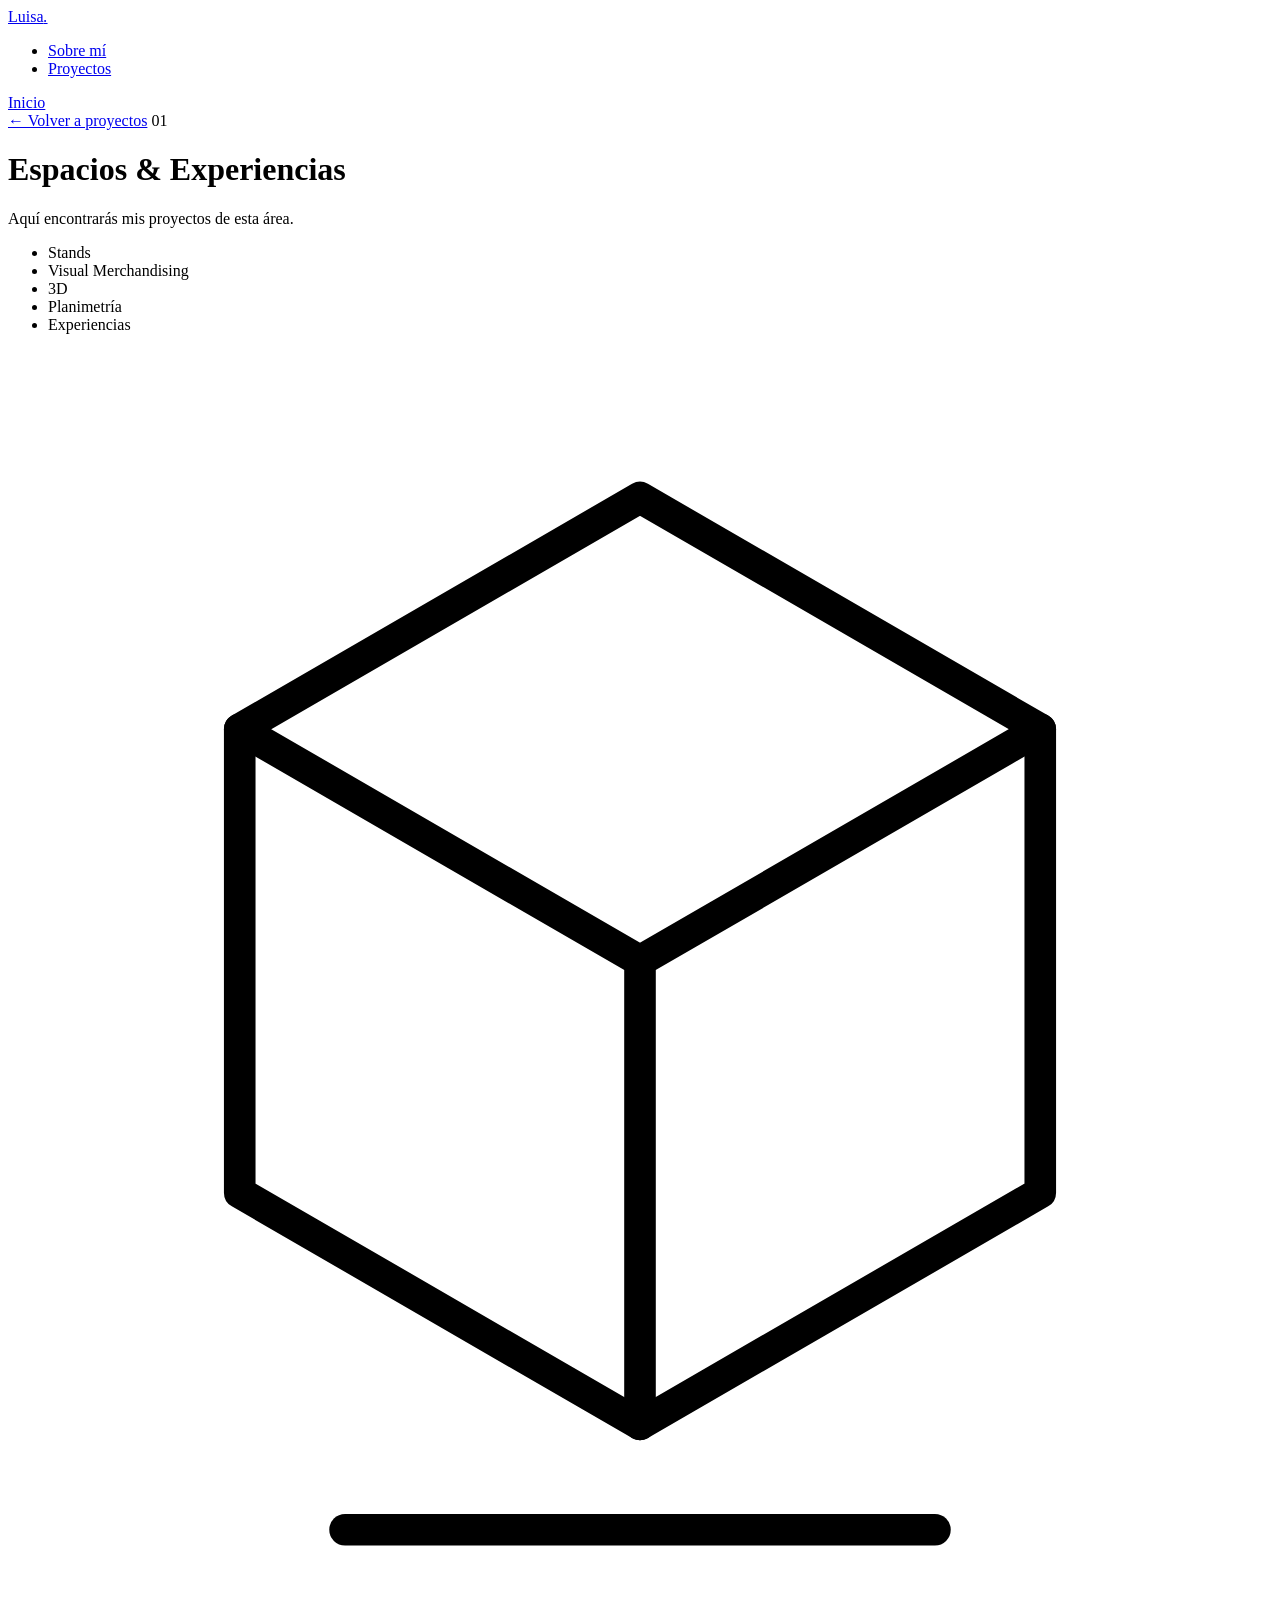
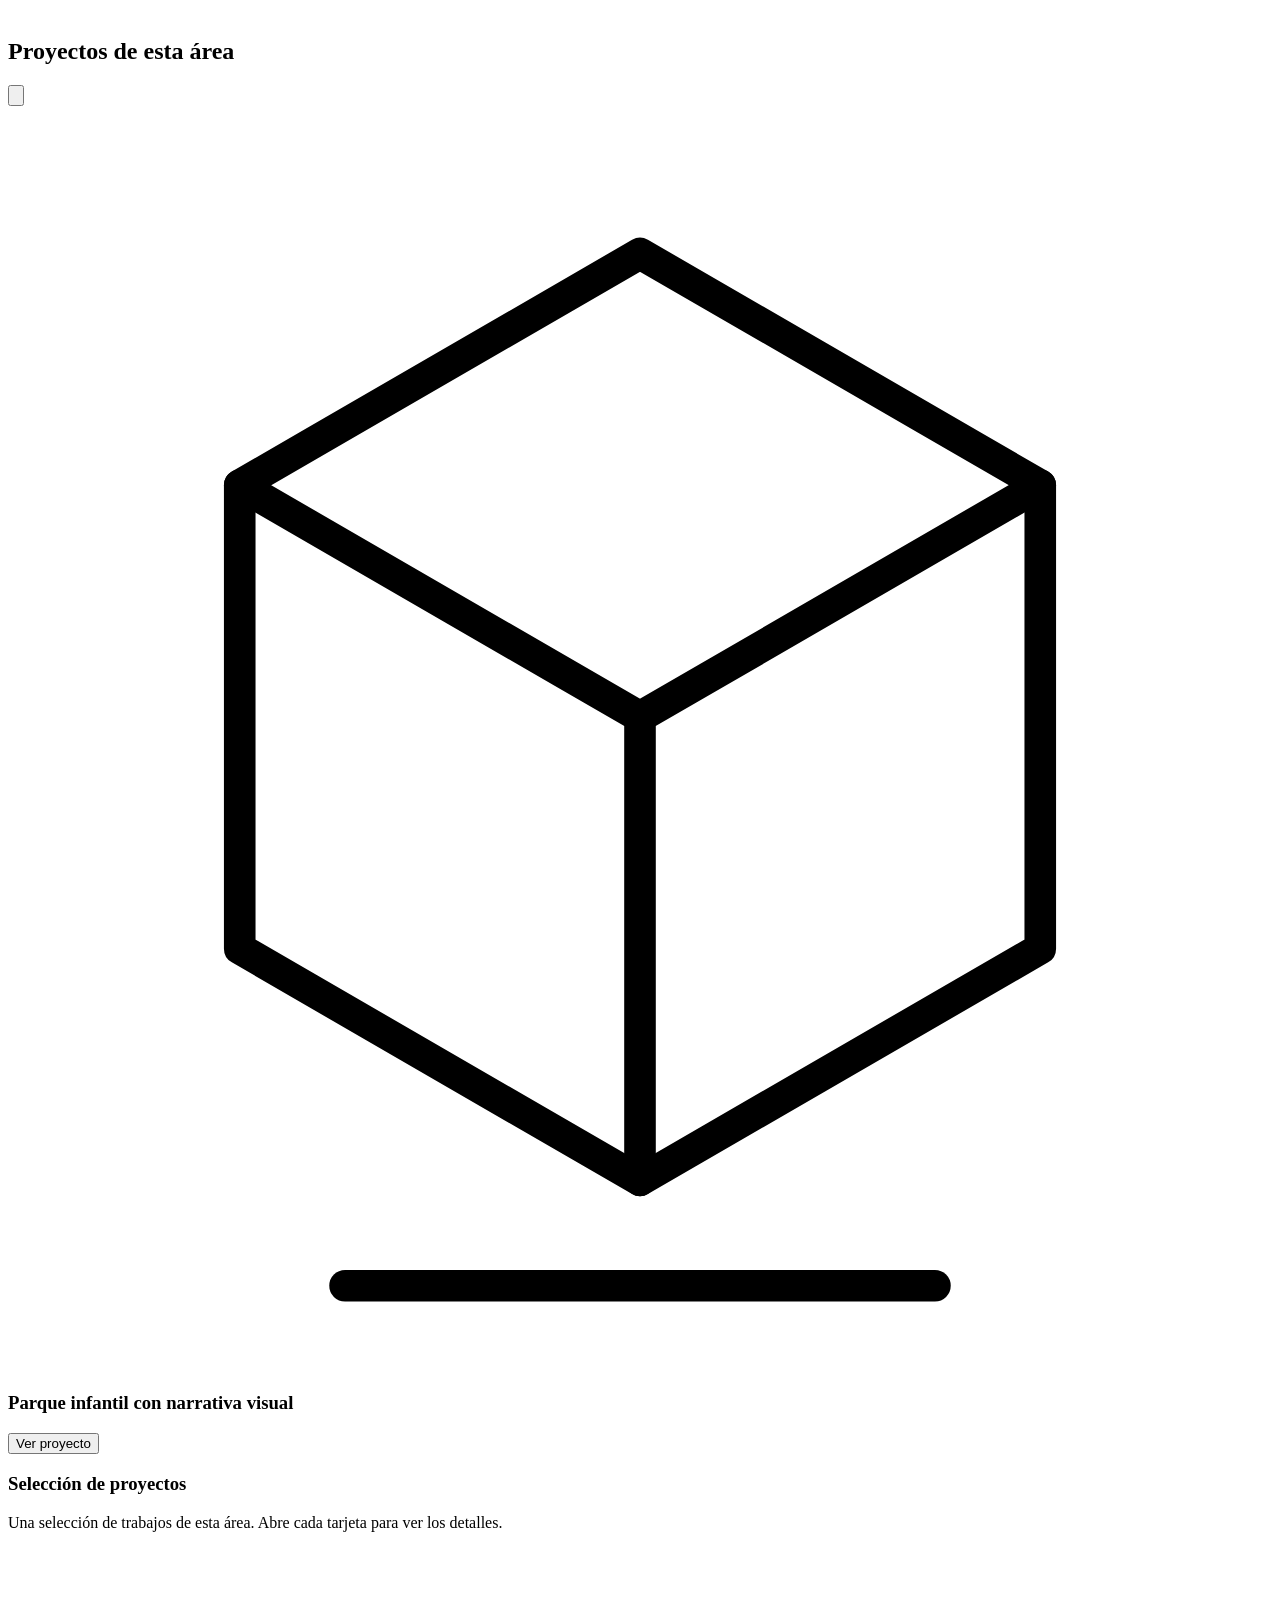
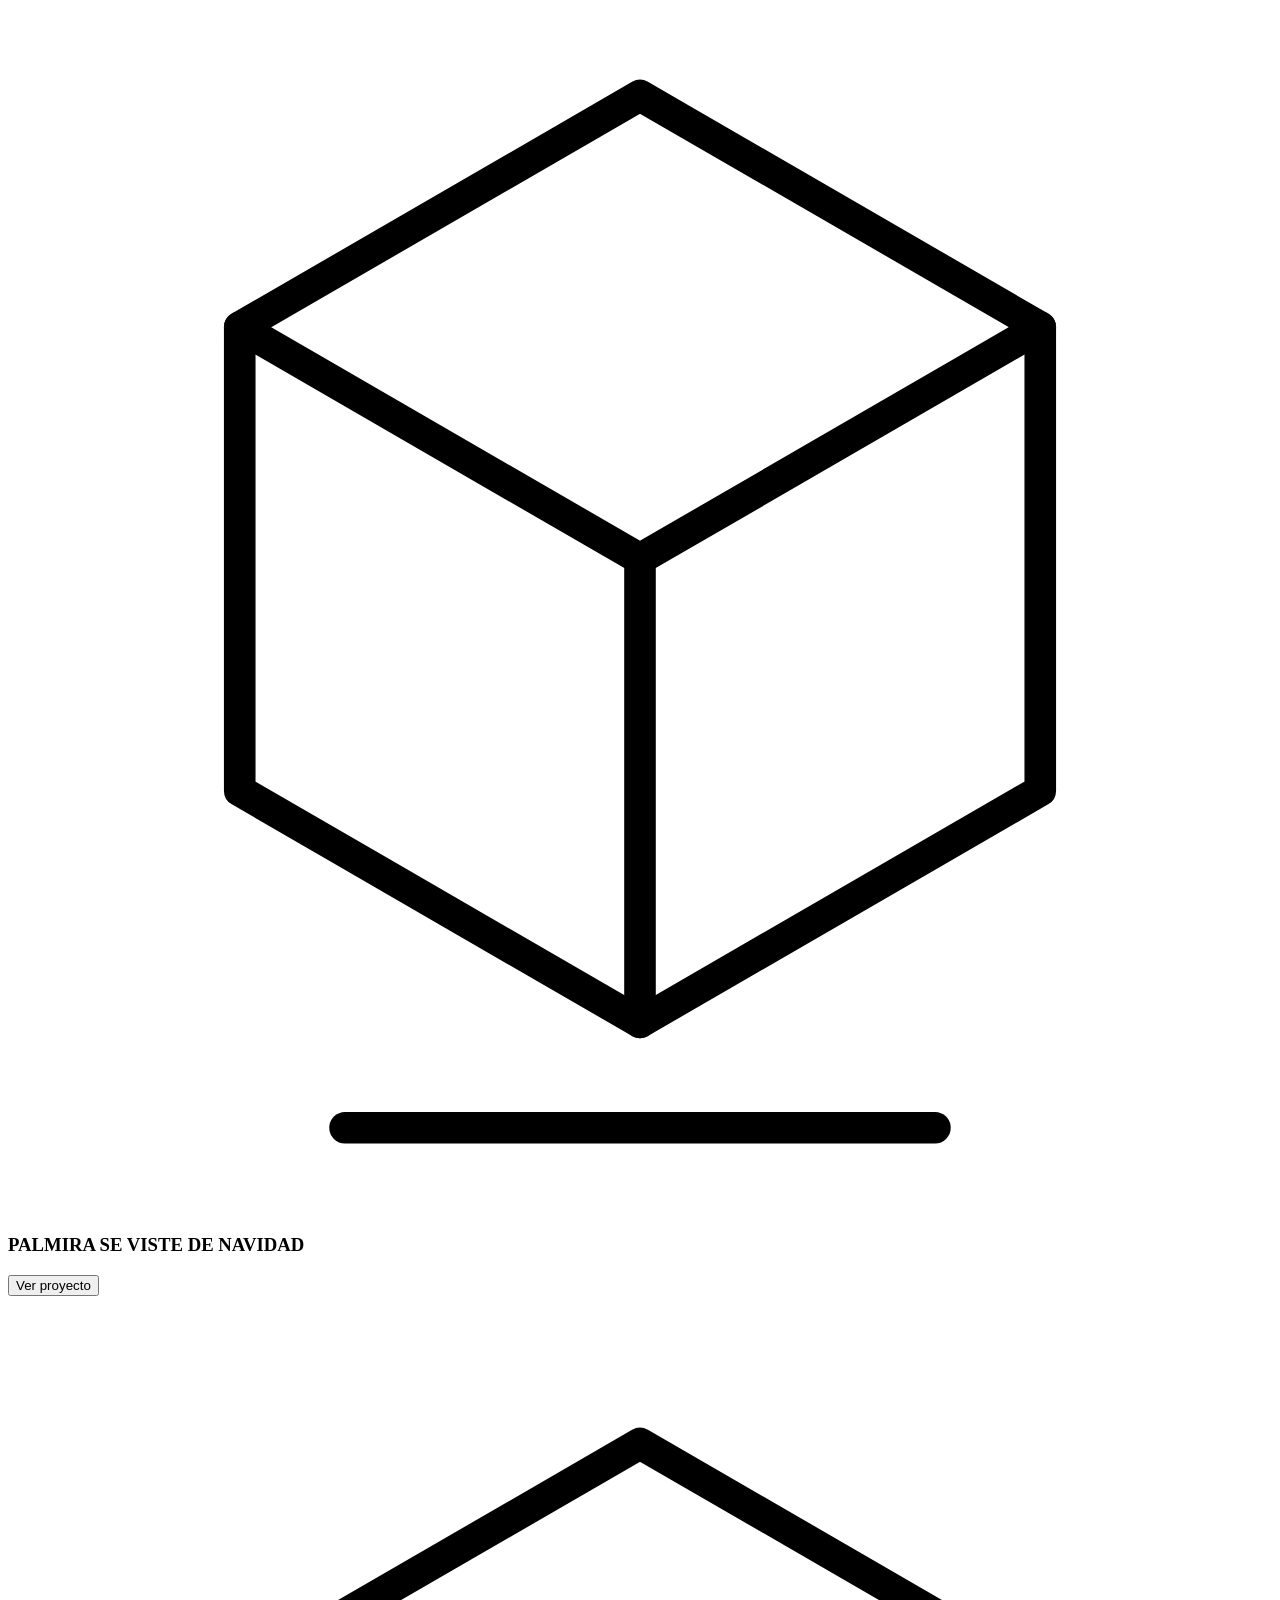
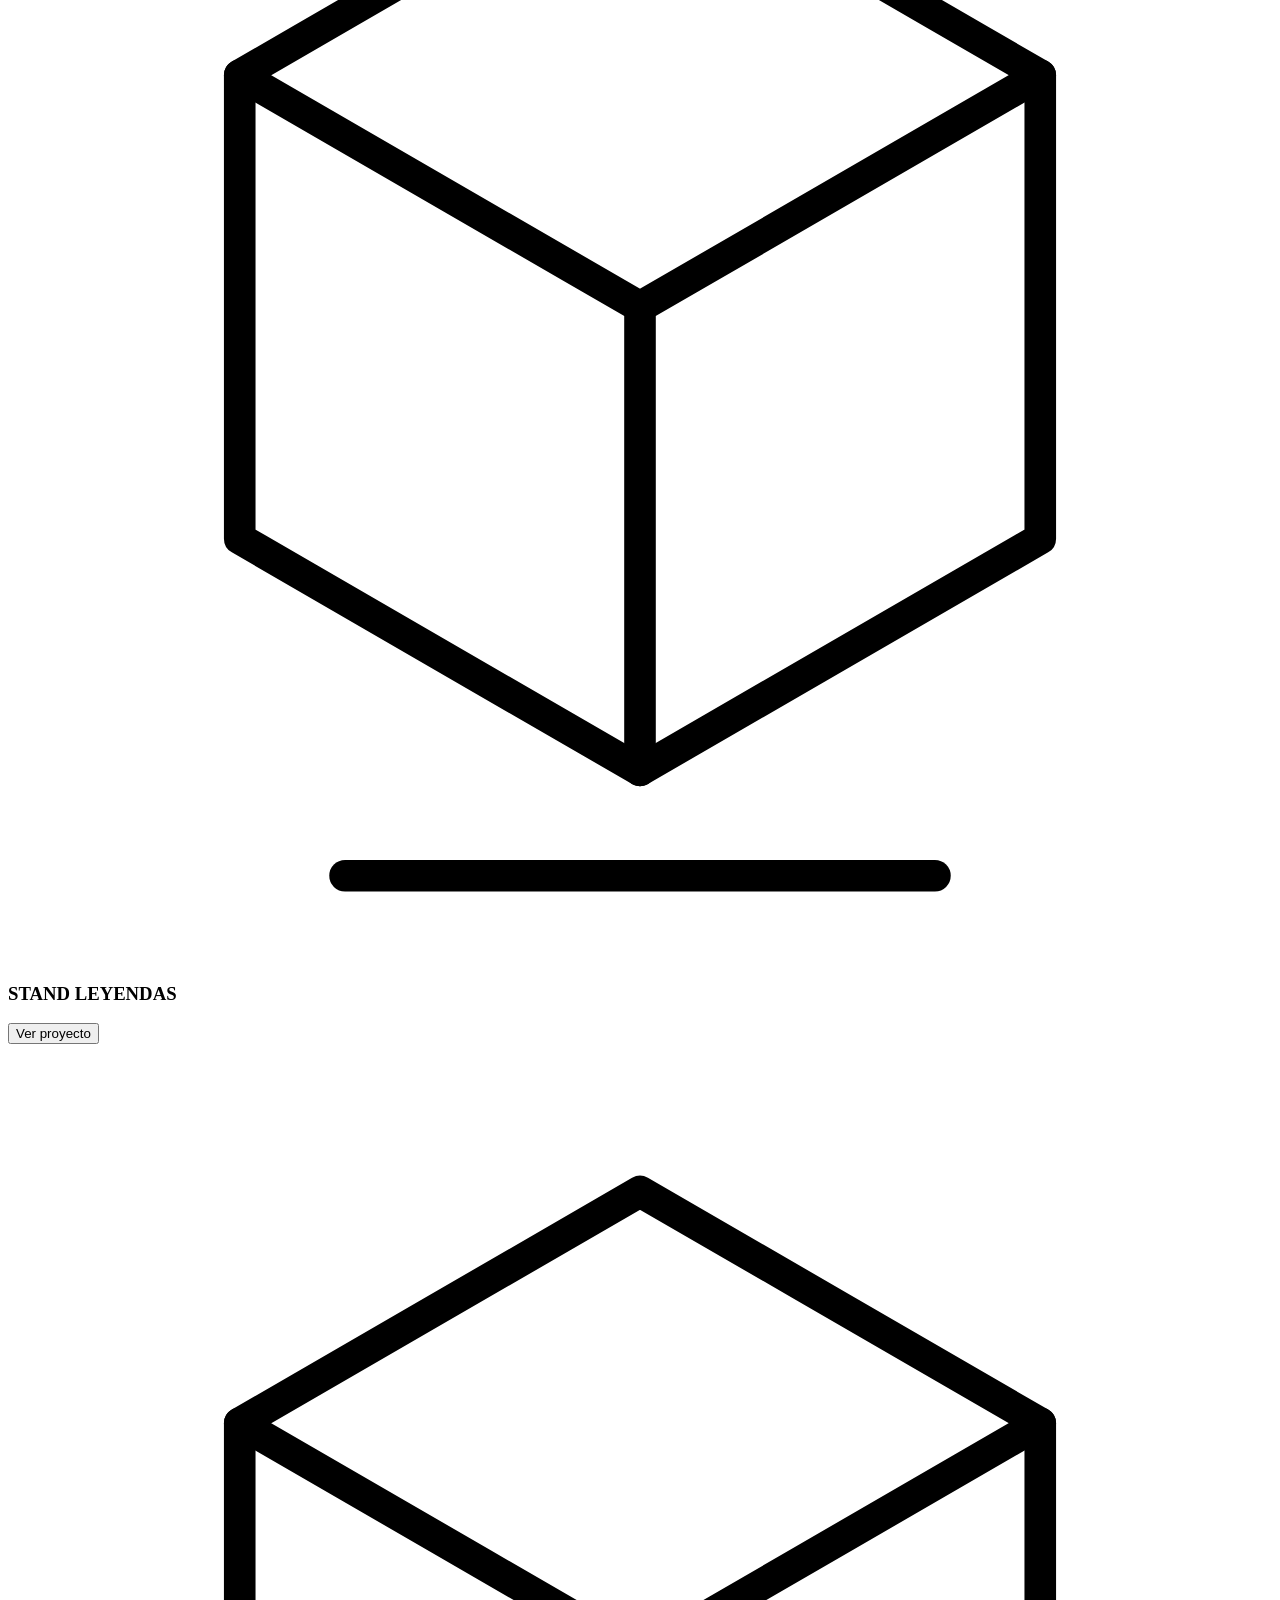
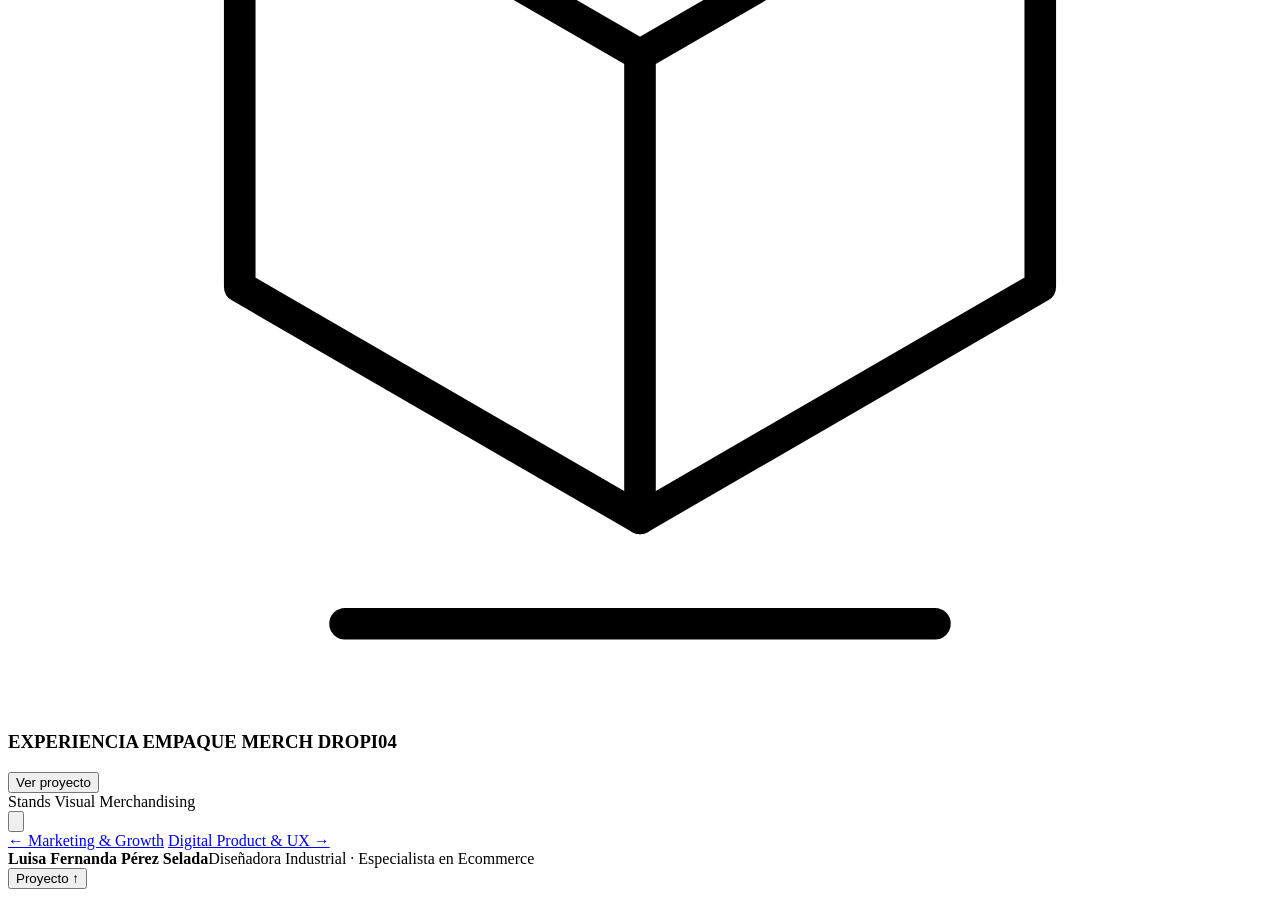
==== proyectos/espacios-experiencias.html @ a2dc6638 "Add files via upload" ====
<!DOCTYPE html>
<html lang="es">
<head>
<meta charset="utf-8">
<meta name="viewport" content="width=device-width, initial-scale=1, viewport-fit=cover">
<title>Espacios & Experiencias — Luisa Fernanda Pérez Selada</title>
<link rel="preconnect" href="https://fonts.googleapis.com">
<link rel="preconnect" href="https://fonts.gstatic.com" crossorigin>
<link href="https://fonts.googleapis.com/css2?family=Montserrat:wght@400;500;600;700&display=swap" rel="stylesheet">
<link rel="stylesheet" href="../css/styles.css">
</head>
<body class="t-mint">

<header class="sub-hero">
  <nav>
    <a class="logo" href="../index.html">Luisa<i>.</i></a>
    <ul><li><a href="../index.html#sobre-mi">Sobre mí</a></li><li><a href="../index.html#proyectos">Proyectos</a></li></ul>
    <a class="pill ghost small" href="../index.html">Inicio</a>
  </nav>
  <div class="sub-grid">
    <div>
      <a class="back" href="../index.html#proyectos">← Volver a proyectos</a>
      <span class="num">01</span>
      <h1>Espacios &amp; Experiencias</h1>
      <!-- EDITA: descripción de esta área -->
      <p>Aquí encontrarás mis proyectos de esta área.</p>
      <ul class="chips"><li>Stands</li><li>Visual Merchandising</li><li>3D</li><li>Planimetría</li><li>Experiencias</li></ul>
    </div>
    <div class="icon-card"><svg class="ico ico-space" viewBox="0 0 120 120" fill="none" stroke="currentColor" stroke-width="3" stroke-linejoin="round" stroke-linecap="round" aria-hidden="true"><g class="cube"><path d="M60 14l38 22v44L60 102 22 80V36z"/><path d="M22 36l38 22 38-22M60 58v44"/></g><path class="floor" d="M32 112h56"/></svg></div>
  </div>
</header>

<main>
  <section>
    <h2 class="in">Proyectos de esta área</h2>
    <!-- EDITA: duplica un bloque <article class="pcard"> por cada proyecto (sube --i en el style: 0, 2, 3, 4...) -->
    <div class="carousel in">
      <button class="glass car-btn prev" type="button" aria-label="Ver proyectos anteriores" data-car="-1"><svg viewBox="0 0 24 24" aria-hidden="true"><path d="M15 5l-7 7 7 7"/></svg></button>
      <div class="cascade">
        <article class="pcard" style="--i:0;--r:-4deg">
          <!-- IMAGEN: pon data-img="../assets/proyectos/tu-imagen.jpg" para mostrar tu imagen -->
          <div class="pimg" data-img="/assets/STANDS/ParqueBosqueMunicipal.JPEG"><svg class="ico ico-space" viewBox="0 0 120 120" fill="none" stroke="currentColor" stroke-width="3" stroke-linejoin="round" stroke-linecap="round" aria-hidden="true"><g class="cube"><path d="M60 14l38 22v44L60 102 22 80V36z"/><path d="M22 36l38 22 38-22M60 58v44"/></g><path class="floor" d="M32 112h56"/></svg></div>
          <div class="pcap">
            <h3>Parque infantil con narrativa visual </h3>
            <button class="pill glass small" type="button" data-open>Ver proyecto</button>
          </div>
          <!-- EDITA: contenido de la ventana emergente de este proyecto -->
          <template>
            <h4>Descripción corta</h4>
            <p>Alcaldía de Palmira · 2020 Concepto creativo, renders y diseño espacial para primera infancia, integrando elementos representativos de Palmira.</p>
            <h4>Herramientas que utilicé</h4>
            <ul class="tools">
              <li tabindex="0" data-tip="Explica aquí para qué usaste esta herramienta.">Autodesk inventor</li>
              <li tabindex="0" data-tip="Explica aquí para qué usaste esta herramienta.">KeyshoT</li>
              <li tabindex="0" data-tip="Explica aquí para qué usaste esta herramienta.">VRAY </li>
              <li tabindex="0" data-tip="Explica aquí para qué usaste esta herramienta.">Rhinoceros</li>
            </ul>
          </template>
        </article>
        <aside class="pintro" style="--i:1;--r:1.5deg">
          <span class="dot"></span>
          <h3>Selección de proyectos</h3>
          <!-- EDITA: texto de introducción -->
          <p>Una selección de trabajos de esta área. Abre cada tarjeta para ver los detalles.</p>
        </aside>
        <article class="pcard" style="--i:2;--r:2deg">
          <!-- IMAGEN: pon data-img="../assets/proyectos/tu-imagen.jpg" para mostrar tu imagen -->
          <div class="pimg" data-img="/assets/STANDS/PALMIRANAV.JPEG"><svg class="ico ico-space" viewBox="0 0 120 120" fill="none" stroke="currentColor" stroke-width="3" stroke-linejoin="round" stroke-linecap="round" aria-hidden="true"><g class="cube"><path d="M60 14l38 22v44L60 102 22 80V36z"/><path d="M22 36l38 22 38-22M60 58v44"/></g><path class="floor" d="M32 112h56"/></svg></div>
          <div class="pcap">
            <h3>PALMIRA SE VISTE DE NAVIDAD</h3>
            <button class="pill glass small" type="button" data-open>Ver proyecto</button>
          </div>
          <!-- EDITA: contenido de la ventana emergente de este proyecto -->
          <template>
            <h4>Descripción corta</h4>
            <p>Alcaldía de Palmira · 2023
Concepto creativo, planos, modelado 3D, renders y desarrollo de producción y montaje de la ambientación navideña municipal.</p>
            <h4>Herramientas que utilicé</h4>
            <ul class="tools">
              <li tabindex="0" data-tip="Explica aquí para qué usaste esta herramienta.">Rhinoceros</li>
              <li tabindex="0" data-tip="Explica aquí para qué usaste esta herramienta.">Excel Organizacional Montaje</li>
              <li tabindex="0" data-tip="Explica aquí para qué usaste esta herramienta.">Adobe ILustrator</li>
            </ul>
          </template>
        </article>
        <article class="pcard" style="--i:3;--r:-2deg">
          <!-- IMAGEN: pon data-img="../assets/proyectos/tu-imagen.jpg" para mostrar tu imagen -->
          <div class="pimg" data-img="/assets/STANDS/BASELEY.JPEG"><svg class="ico ico-space" viewBox="0 0 120 120" fill="none" stroke="currentColor" stroke-width="3" stroke-linejoin="round" stroke-linecap="round" aria-hidden="true"><g class="cube"><path d="M60 14l38 22v44L60 102 22 80V36z"/><path d="M22 36l38 22 38-22M60 58v44"/></g><path class="floor" d="M32 112h56"/></svg></div>
          <div class="pcap">
            <h3>STAND LEYENDAS</h3>
            <button class="pill glass small" type="button" data-open>Ver proyecto</button>
          </div>
          <!-- EDITA: contenido de la ventana emergente de este proyecto -->
          <template>
            <h4>Descripción corta</h4>
            <p>Diseño de concepto y artes gráficos para stand temático inspirado en leyendas, llevando la identidad visual al espacio físico.</p>
            <h4>Herramientas que utilicé</h4>
            <ul class="tools">
              <li tabindex="0" data-tip="Explica aquí para qué usaste esta herramienta.">Photoshop</li>
             
            </ul>
          </template>
        </article>
        <article class="pcard" style="--i:4;--r:3deg">
          <!-- IMAGEN: pon data-img="../assets/proyectos/tu-imagen.jpg" para mostrar tu imagen -->
          <div class="pimg" data-img="/assets/STANDS/EMPAQUEDROPI.PNG"><svg class="ico ico-space" viewBox="0 0 120 120" fill="none" stroke="currentColor" stroke-width="3" stroke-linejoin="round" stroke-linecap="round" aria-hidden="true"><g class="cube"><path d="M60 14l38 22v44L60 102 22 80V36z"/><path d="M22 36l38 22 38-22M60 58v44"/></g><path class="floor" d="M32 112h56"/></svg></div>
          <div class="pcap">
            <h3>EXPERIENCIA EMPAQUE MERCH DROPI04</h3>
            <button class="pill glass small" type="button" data-open>Ver proyecto</button>
          </div>
          <!-- EDITA: contenido de la ventana emergente de este proyecto -->
          <template>
            <h4>Descripción corta</h4>
            <p>Concepto y diseño de empaque para kit de fidelización, integrando productos promocionales como loción y reloj.</p>
            <h4>Herramientas que utilicé</h4>
            <ul class="tools">
              <li tabindex="0" data-tip="Explica aquí para qué usaste esta herramienta.">Rhinoceros</li>
              <li tabindex="0" data-tip="Explica aquí para qué usaste esta herramienta.">Keyshot</li>
              <li tabindex="0" data-tip="Explica aquí para qué usaste esta herramienta.">Photoshop</li>
            </ul>
          </template>
        </article>
        <span class="bubble b1" aria-hidden="true">Stands</span>
        <span class="bubble b2" aria-hidden="true">Visual Merchandising</span>
      </div>
      <button class="glass car-btn next" type="button" aria-label="Ver más proyectos" data-car="1"><svg viewBox="0 0 24 24" aria-hidden="true"><path d="M9 5l7 7-7 7"/></svg></button>
    </div>
    <div class="pager">
      <a class="pill line" href="marketing-growth.html">← Marketing &amp; Growth</a>
      <a class="pill line" href="digital-product-ux.html">Digital Product &amp; UX →</a>
    </div>
  </section>
</main>

<footer><strong>Luisa Fernanda Pérez Selada</strong>Diseñadora Industrial · Especialista en Ecommerce</footer>
<!-- Ventana emergente (se llena con el contenido de cada proyecto) -->
<div class="modal" id="modal" hidden>
  <div class="backdrop" data-close></div>
  <div class="mwin" role="dialog" aria-modal="true" aria-labelledby="mTitle" tabindex="-1">
    <div class="mbar">
      <span class="mlabel"><i></i>Espacios &amp; Experiencias</span>
      <div class="mctl">
        <button class="glass mbtn" type="button" data-act="min" aria-label="Minimizar"><svg viewBox="0 0 24 24" aria-hidden="true"><path d="M6 12h12"/></svg></button>
        <button class="glass mbtn" type="button" data-act="fit" aria-label="Ajustar tamaño" aria-pressed="false"><svg class="i-exp" viewBox="0 0 24 24" aria-hidden="true"><path d="M14 4h6v6M10 20H4v-6M20 4l-7 7M4 20l7-7"/></svg><svg class="i-min" viewBox="0 0 24 24" aria-hidden="true"><path d="M20 10h-6V4M4 14h6v6M14 10l7-7M10 14l-7 7"/></svg></button>
        <button class="glass mbtn" type="button" data-act="close" aria-label="Cerrar"><svg viewBox="0 0 24 24" aria-hidden="true"><path d="M6 6l12 12M18 6L6 18"/></svg></button>
      </div>
    </div>
    <div class="mbody" id="mBody"></div>
  </div>
</div>
<button class="pill glass small dock" id="dock" type="button" data-act="restore" aria-label="Restaurar proyecto"><span id="dockTitle">Proyecto</span> ↑</button>

<script src="../js/main.js"></script>
</body>
</html>
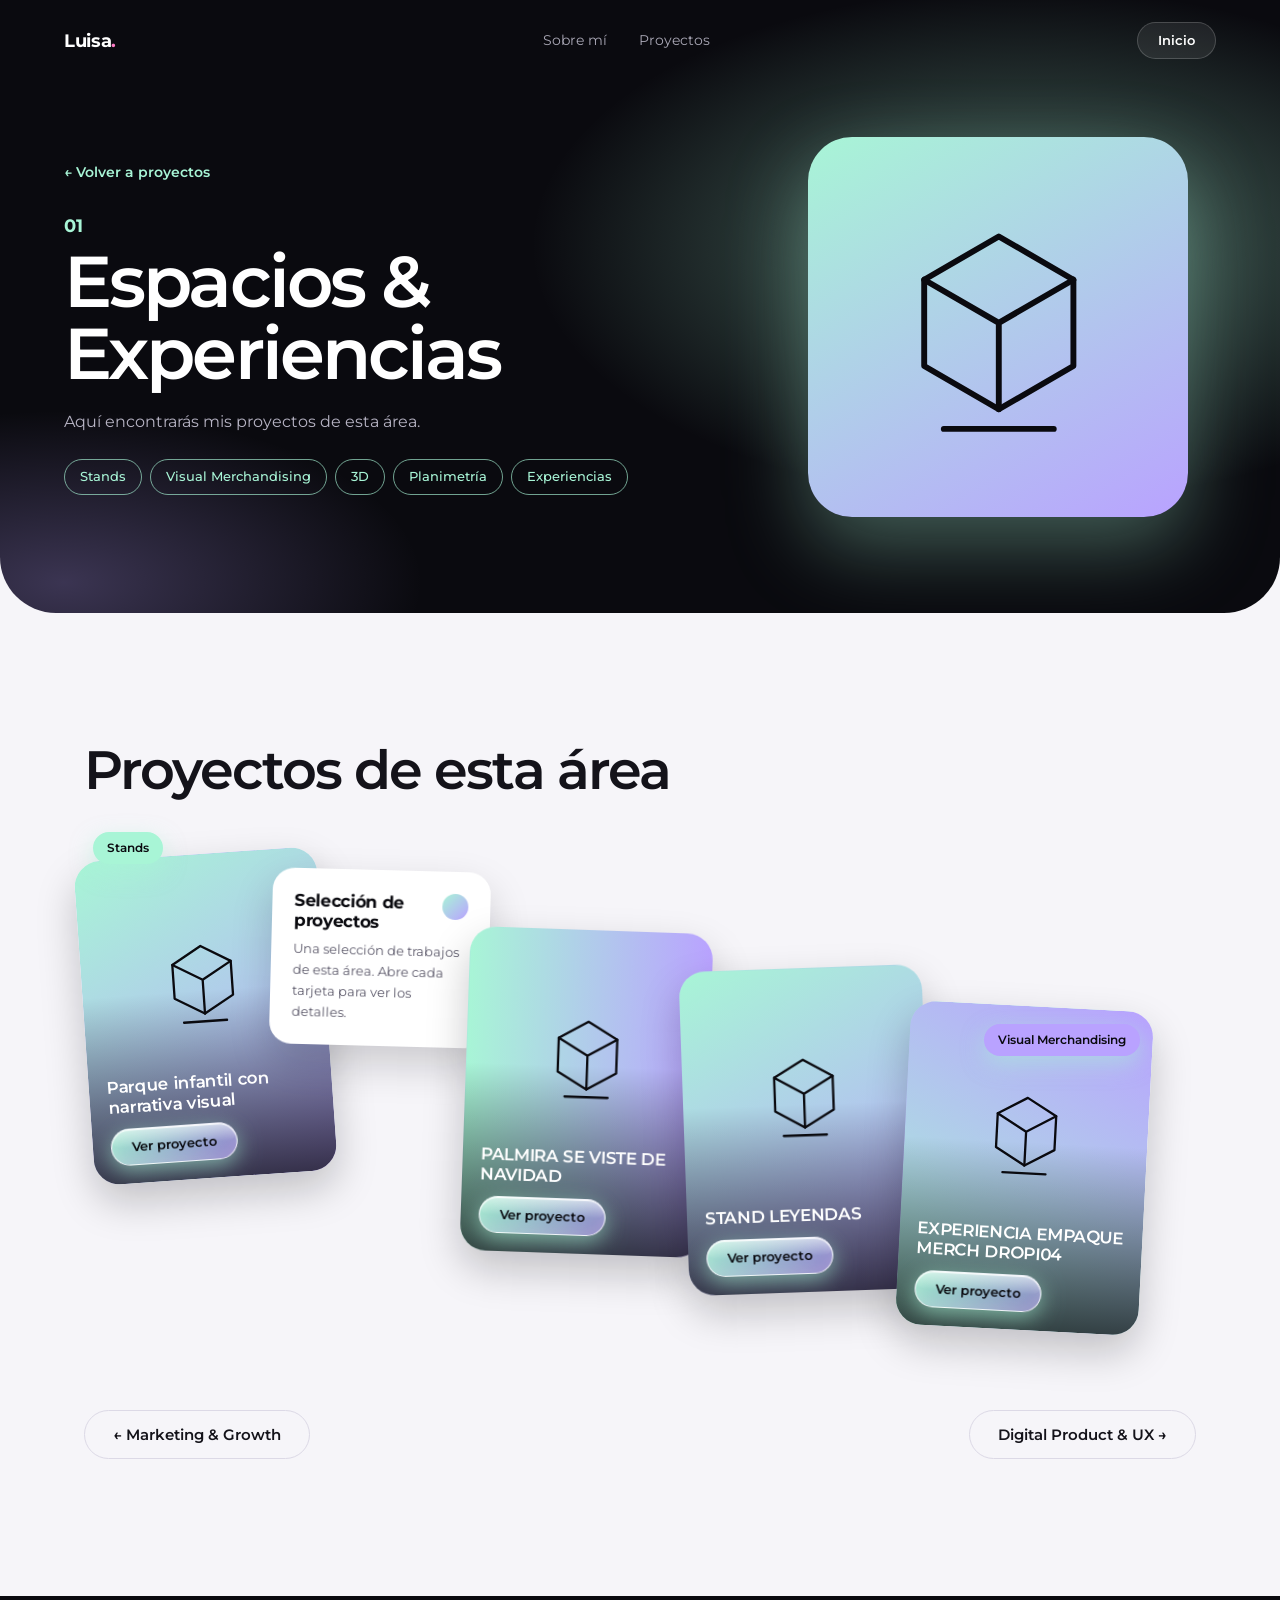
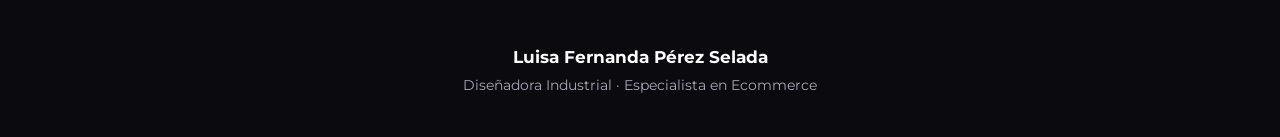
==== commit 68361dfb: "Add files via upload" ====
--- a/proyectos/espacios-experiencias.html
+++ b/proyectos/espacios-experiencias.html
@@ -39,7 +39,7 @@
       <div class="cascade">
         <article class="pcard" style="--i:0;--r:-4deg">
           <!-- IMAGEN: pon data-img="../assets/proyectos/tu-imagen.jpg" para mostrar tu imagen -->
-          <div class="pimg" data-img="/assets/STANDS/ParqueBosqueMunicipal.JPEG"><svg class="ico ico-space" viewBox="0 0 120 120" fill="none" stroke="currentColor" stroke-width="3" stroke-linejoin="round" stroke-linecap="round" aria-hidden="true"><g class="cube"><path d="M60 14l38 22v44L60 102 22 80V36z"/><path d="M22 36l38 22 38-22M60 58v44"/></g><path class="floor" d="M32 112h56"/></svg></div>
+          <div class="pimg" data-img="../assets/STANDS/ParqueBosqueMunicipal.JPEG"><svg class="ico ico-space" viewBox="0 0 120 120" fill="none" stroke="currentColor" stroke-width="3" stroke-linejoin="round" stroke-linecap="round" aria-hidden="true"><g class="cube"><path d="M60 14l38 22v44L60 102 22 80V36z"/><path d="M22 36l38 22 38-22M60 58v44"/></g><path class="floor" d="M32 112h56"/></svg></div>
           <div class="pcap">
             <h3>Parque infantil con narrativa visual </h3>
             <button class="pill glass small" type="button" data-open>Ver proyecto</button>
@@ -65,7 +65,7 @@
         </aside>
         <article class="pcard" style="--i:2;--r:2deg">
           <!-- IMAGEN: pon data-img="../assets/proyectos/tu-imagen.jpg" para mostrar tu imagen -->
-          <div class="pimg" data-img="/assets/STANDS/PALMIRANAV.JPEG"><svg class="ico ico-space" viewBox="0 0 120 120" fill="none" stroke="currentColor" stroke-width="3" stroke-linejoin="round" stroke-linecap="round" aria-hidden="true"><g class="cube"><path d="M60 14l38 22v44L60 102 22 80V36z"/><path d="M22 36l38 22 38-22M60 58v44"/></g><path class="floor" d="M32 112h56"/></svg></div>
+          <div class="pimg" data-img="../assets/STANDS/PALMIRANAV.JPEG"><svg class="ico ico-space" viewBox="0 0 120 120" fill="none" stroke="currentColor" stroke-width="3" stroke-linejoin="round" stroke-linecap="round" aria-hidden="true"><g class="cube"><path d="M60 14l38 22v44L60 102 22 80V36z"/><path d="M22 36l38 22 38-22M60 58v44"/></g><path class="floor" d="M32 112h56"/></svg></div>
           <div class="pcap">
             <h3>PALMIRA SE VISTE DE NAVIDAD</h3>
             <button class="pill glass small" type="button" data-open>Ver proyecto</button>
@@ -85,7 +85,7 @@
         </article>
         <article class="pcard" style="--i:3;--r:-2deg">
           <!-- IMAGEN: pon data-img="../assets/proyectos/tu-imagen.jpg" para mostrar tu imagen -->
-          <div class="pimg" data-img="/assets/STANDS/BASELEY.JPEG"><svg class="ico ico-space" viewBox="0 0 120 120" fill="none" stroke="currentColor" stroke-width="3" stroke-linejoin="round" stroke-linecap="round" aria-hidden="true"><g class="cube"><path d="M60 14l38 22v44L60 102 22 80V36z"/><path d="M22 36l38 22 38-22M60 58v44"/></g><path class="floor" d="M32 112h56"/></svg></div>
+          <div class="pimg" data-img="../assets/STANDS/BASELEY.JPEG"><svg class="ico ico-space" viewBox="0 0 120 120" fill="none" stroke="currentColor" stroke-width="3" stroke-linejoin="round" stroke-linecap="round" aria-hidden="true"><g class="cube"><path d="M60 14l38 22v44L60 102 22 80V36z"/><path d="M22 36l38 22 38-22M60 58v44"/></g><path class="floor" d="M32 112h56"/></svg></div>
           <div class="pcap">
             <h3>STAND LEYENDAS</h3>
             <button class="pill glass small" type="button" data-open>Ver proyecto</button>
@@ -103,7 +103,7 @@
         </article>
         <article class="pcard" style="--i:4;--r:3deg">
           <!-- IMAGEN: pon data-img="../assets/proyectos/tu-imagen.jpg" para mostrar tu imagen -->
-          <div class="pimg" data-img="/assets/STANDS/EMPAQUEDROPI.PNG"><svg class="ico ico-space" viewBox="0 0 120 120" fill="none" stroke="currentColor" stroke-width="3" stroke-linejoin="round" stroke-linecap="round" aria-hidden="true"><g class="cube"><path d="M60 14l38 22v44L60 102 22 80V36z"/><path d="M22 36l38 22 38-22M60 58v44"/></g><path class="floor" d="M32 112h56"/></svg></div>
+          <div class="pimg" data-img="../assets/STANDS/EMPAQUEDROPI.PNG"><svg class="ico ico-space" viewBox="0 0 120 120" fill="none" stroke="currentColor" stroke-width="3" stroke-linejoin="round" stroke-linecap="round" aria-hidden="true"><g class="cube"><path d="M60 14l38 22v44L60 102 22 80V36z"/><path d="M22 36l38 22 38-22M60 58v44"/></g><path class="floor" d="M32 112h56"/></svg></div>
           <div class="pcap">
             <h3>EXPERIENCIA EMPAQUE MERCH DROPI04</h3>
             <button class="pill glass small" type="button" data-open>Ver proyecto</button>
--- a/css/styles.css
+++ b/css/styles.css
@@ -0,0 +1,296 @@
+/* ==========================================================
+   PORTAFOLIO · Luisa Fernanda Pérez Selada
+   1) Colores y variables  2) Base  3) Botones  4) Inicio
+   5) Sobre mí  6) Proyectos  7) Subpáginas  8) Iconos animados
+   9) Responsive
+   ========================================================== */
+
+/* 1) COLORES — cambia aquí la paleta de todo el sitio */
+:root{
+  --black:#0a0a0f; --lilac:#b9a2ff; --mint:#a8f5d6; --pink:#ff7cc6;
+  --bg:#f6f5f9; --ink:#14131a; --mut:#5d5a6b; --line:#dcd9e6; --card:#ffffff;
+  box-sizing:border-box; padding-top:env(safe-area-inset-top,0px); padding-bottom:env(safe-area-inset-bottom,0px);
+}
+@media (prefers-color-scheme:dark){:root:not([data-theme="light"]){--bg:#101015;--ink:#f4f3f8;--mut:#a9a7b5;--line:#2a2833;--card:#17161d}}
+:root[data-theme="dark"]{--bg:#101015;--ink:#f4f3f8;--mut:#a9a7b5;--line:#2a2833;--card:#17161d}
+
+/* 2) BASE */
+html{background:var(--black);scroll-behavior:smooth;scroll-padding-top:env(safe-area-inset-top,0px)}
+*,*::before,*::after{box-sizing:border-box}
+body{margin:0;background:var(--bg);color:var(--ink);font-family:Montserrat,system-ui,sans-serif;line-height:1.6}
+a{color:inherit;text-decoration:none}
+img{max-width:100%}
+:focus-visible{outline:3px solid var(--pink);outline-offset:3px}
+
+/* 3) BOTONES */
+.pill{display:inline-flex;align-items:center;gap:8px;border-radius:999px;padding:14px 28px;font:600 .95rem Montserrat,sans-serif;border:0;cursor:pointer;transition:transform .2s,box-shadow .2s}
+.pill:hover{transform:translateY(-2px)}
+.pill.mint{background:var(--mint);color:var(--black)}
+.pill.mint:hover{box-shadow:0 10px 30px rgba(168,245,214,.35)}
+.pill.ghost{background:rgba(255,255,255,.08);color:#fff;border:1px solid rgba(255,255,255,.18)}
+.pill.dark{background:var(--black);color:#fff}
+.pill.line{border:1px solid var(--line);color:var(--ink);background:transparent}
+.pill.small{padding:10px 20px;font-size:.8rem}
+
+/* 4) INICIO (hero) */
+.hero{position:relative;background:var(--black);color:#fff;border-radius:0 0 56px 56px;
+  background-image:radial-gradient(60% 50% at 85% 30%,rgba(185,162,255,.35),transparent 70%),radial-gradient(40% 40% at 10% 90%,rgba(168,245,214,.22),transparent 70%),radial-gradient(35% 35% at 70% 95%,rgba(255,124,198,.3),transparent 70%)}
+nav{display:flex;align-items:center;justify-content:space-between;padding:22px clamp(20px,5vw,64px);position:relative;z-index:3}
+.logo{font-weight:700;font-size:1.15rem;letter-spacing:-.02em}
+.logo i{color:var(--pink);font-style:normal}
+nav ul{display:flex;gap:32px;list-style:none;margin:0;padding:0;font-size:.85rem;color:#a9a7b5}
+nav ul a:hover{color:#fff}
+.hero-grid{display:grid;grid-template-columns:1.1fr .9fr;gap:clamp(24px,4vw,64px);align-items:end;padding:clamp(24px,5vw,56px) clamp(20px,5vw,64px) 0;position:relative;z-index:2;min-height:640px}
+.hero-copy{align-self:center;padding-bottom:64px}
+.hero h1{font-size:clamp(2.6rem,6.4vw,5.4rem);line-height:.98;letter-spacing:-.04em;margin:0 0 22px;font-weight:600}
+.hero h1 span{display:block;color:var(--lilac)}
+.role{font-size:1.05rem;font-weight:600;color:var(--mint);margin:0 0 12px}
+.tag{max-width:46ch;color:#b7b4c4;margin:0 0 32px}
+.cta{display:flex;flex-wrap:wrap;gap:12px}
+
+/* Foto */
+.photo{position:relative;width:min(100%,460px);aspect-ratio:4/5;margin:0 auto}
+.photo .card{position:absolute;inset:6% 0 0;border-radius:36px 36px 0 0;background:linear-gradient(160deg,var(--lilac) 0%,var(--pink) 60%,var(--mint) 130%);box-shadow:0 -10px 80px rgba(185,162,255,.25)}
+.photo img,.photo svg.ph{position:absolute;left:50%;bottom:0;transform:translateX(-50%);height:104%;max-width:112%;object-fit:contain;object-position:bottom}
+.photo svg.ph{width:86%;height:96%}
+.chip{position:absolute;z-index:3;background:rgba(10,10,15,.55);backdrop-filter:blur(14px);-webkit-backdrop-filter:blur(14px);border:1px solid rgba(255,255,255,.2);border-radius:999px;padding:9px 16px;font-size:.78rem;font-weight:600}
+.chip.a{left:-4%;top:22%;color:var(--mint)}
+.chip.b{right:-2%;top:48%;color:var(--pink)}
+
+/* Sello giratorio */
+.badge{position:absolute;left:50%;bottom:-62px;transform:translateX(-50%);width:124px;height:124px;z-index:5;border-radius:50%;background:var(--black);box-shadow:0 0 0 8px var(--bg);display:grid;place-items:center}
+.badge svg{position:absolute;inset:0;animation:spin 16s linear infinite}
+.badge b{width:44px;height:44px;border-radius:50%;background:linear-gradient(135deg,var(--mint),var(--pink));display:grid;place-items:center;color:var(--black);font-size:1.2rem}
+@keyframes spin{to{transform:rotate(360deg)}}
+
+/* 5) SECCIONES / SOBRE MÍ */
+section{padding:clamp(90px,10vw,140px) clamp(20px,5vw,64px) clamp(40px,6vw,80px);max-width:1240px;margin:0 auto;position:relative}
+.big{position:absolute;top:40px;left:clamp(12px,3vw,48px);font-size:clamp(7rem,16vw,13rem);font-weight:700;line-height:1;color:var(--ink);opacity:.06;pointer-events:none;letter-spacing:-.06em}
+h2{font-size:clamp(2rem,4.4vw,3.4rem);line-height:1.05;letter-spacing:-.035em;margin:0 0 20px;font-weight:600;position:relative}
+.about{display:grid;grid-template-columns:1fr 1fr;gap:clamp(24px,5vw,72px);position:relative}
+.about p{color:var(--mut);max-width:58ch;margin:0 0 16px}
+.tags{display:flex;flex-wrap:wrap;gap:8px;margin:24px 0 32px;padding:0;list-style:none}
+.tags li{border:1px solid var(--line);border-radius:999px;padding:7px 15px;font-size:.8rem;font-weight:500}
+.tags li:nth-child(4n+1){background:var(--lilac);border-color:var(--lilac);color:var(--black)}
+.tags li:nth-child(4n+2){background:var(--mint);border-color:var(--mint);color:var(--black)}
+.tags li:nth-child(4n+3){background:var(--pink);border-color:var(--pink);color:var(--black)}
+
+/* 6) PROYECTOS (tarjetas del inicio) */
+.grid{display:grid;grid-template-columns:repeat(6,1fr);gap:16px;margin-top:40px;position:relative}
+.proj{position:relative;grid-column:span 2;border-radius:28px;padding:30px;min-height:330px;display:flex;flex-direction:column;gap:16px;background:var(--b);color:var(--f);transition:transform .25s}
+.proj:hover{transform:translateY(-6px)}
+.proj:nth-child(-n+2){grid-column:span 3}
+.proj .top{padding-right:84px}
+.proj .n{font-size:.9rem;font-weight:600;opacity:.75}
+.proj h3{font-size:clamp(1.4rem,2.4vw,1.9rem);line-height:1.1;letter-spacing:-.03em;margin:8px 0 0;font-weight:600}
+.proj p{margin:0;font-size:.88rem;opacity:.85}
+.proj .ico{position:absolute;top:24px;right:24px;width:68px;height:68px}
+/* Botón "Ver proyectos": liquid glass con brillo */
+.card-btn{position:relative;isolation:isolate;overflow:hidden;margin-top:auto;align-self:flex-start;
+  color:var(--btnf,var(--black));
+  background:linear-gradient(135deg,var(--g1,rgba(255,255,255,.6)),var(--g2,rgba(255,255,255,.18)));
+  border:1px solid var(--gb,rgba(255,255,255,.75));
+  -webkit-backdrop-filter:blur(14px) saturate(170%);backdrop-filter:blur(14px) saturate(170%);
+  box-shadow:inset 0 1px 1px rgba(255,255,255,.85),inset 0 -8px 14px rgba(255,255,255,.1),0 8px 26px var(--glow,rgba(255,255,255,.55));
+  transition:transform .2s,box-shadow .3s}
+.card-btn::before{content:"";position:absolute;inset:0 0 48%;border-radius:inherit;background:linear-gradient(180deg,rgba(255,255,255,.5),rgba(255,255,255,0));z-index:-1;pointer-events:none}
+.card-btn::after{content:"";position:absolute;top:0;left:-70%;width:45%;height:100%;background:linear-gradient(100deg,transparent,rgba(255,255,255,.75),transparent);transform:skewX(-20deg);transition:left .7s;z-index:-1;pointer-events:none}
+.card-btn:hover{box-shadow:inset 0 1px 1px rgba(255,255,255,.95),inset 0 -8px 14px rgba(255,255,255,.16),0 10px 38px var(--glow,rgba(255,255,255,.8)),0 0 0 3px var(--gb,rgba(255,255,255,.35))}
+.card-btn:hover::after{left:130%}
+.c1{--b:var(--black);--f:#fff;--btnf:#fff;--g1:rgba(168,245,214,.4);--g2:rgba(168,245,214,.1);--gb:rgba(168,245,214,.8);--glow:rgba(168,245,214,.5)}.c1 .n{color:var(--mint);opacity:1}.c1 .ico{color:var(--mint)}
+.c2{--b:var(--lilac);--f:var(--black)}
+.c3{--b:var(--pink);--f:var(--black)}
+.c4{--b:var(--black);--f:#fff;--btnf:#fff;--g1:rgba(185,162,255,.42);--g2:rgba(185,162,255,.1);--gb:rgba(185,162,255,.85);--glow:rgba(185,162,255,.55)}.c4 .n{color:var(--lilac);opacity:1}.c4 .ico{color:var(--lilac)}
+.c5{--b:var(--mint);--f:var(--black)}
+
+footer{background:var(--black);color:#a9a7b5;text-align:center;padding:48px 20px 40px;font-size:.85rem;margin-top:60px}
+footer strong{display:block;color:#fff;font-size:1.05rem;margin-bottom:4px}
+
+.in{opacity:0;transform:translateY(24px);transition:opacity .7s,transform .7s}
+.in.on{opacity:1;transform:none}
+
+/* 7) SUBPÁGINAS — cada área tiene su tema de color */
+.t-mint{--ac:var(--mint);--ac2:var(--lilac)}
+.t-lilac{--ac:var(--lilac);--ac2:var(--mint)}
+.t-pink{--ac:var(--pink);--ac2:var(--lilac)}
+.t-lilac2{--ac:var(--lilac);--ac2:var(--pink)}
+.t-mint2{--ac:var(--mint);--ac2:var(--pink)}
+
+.sub-hero{position:relative;background:var(--black);color:#fff;border-radius:0 0 56px 56px;overflow:hidden;
+  background-image:radial-gradient(55% 60% at 80% 40%,color-mix(in srgb,var(--ac) 40%,transparent),transparent 70%),radial-gradient(40% 40% at 5% 95%,color-mix(in srgb,var(--ac2) 28%,transparent),transparent 70%)}
+.sub-grid{display:grid;grid-template-columns:1.2fr .8fr;gap:clamp(24px,5vw,64px);align-items:center;padding:clamp(24px,5vw,56px) clamp(20px,5vw,64px) clamp(56px,8vw,96px);min-height:520px}
+.back{display:inline-flex;gap:8px;color:var(--ac);font-weight:600;font-size:.9rem;margin-bottom:28px}
+.back:hover{text-decoration:underline}
+.sub-hero .num{display:block;color:var(--ac);font-weight:700;font-size:1.1rem;margin-bottom:6px}
+.sub-hero h1{font-size:clamp(2.4rem,5.6vw,4.6rem);line-height:1;letter-spacing:-.04em;margin:0 0 20px;font-weight:600}
+.sub-hero p{max-width:48ch;color:#b7b4c4;margin:0 0 24px}
+.chips{display:flex;flex-wrap:wrap;gap:8px;padding:0;margin:0;list-style:none}
+.chips li{border:1px solid color-mix(in srgb,var(--ac) 65%,transparent);color:var(--ac);border-radius:999px;padding:7px 15px;font-size:.8rem;font-weight:500}
+.icon-card{width:100%;max-width:380px;aspect-ratio:1;margin:0 auto;border-radius:44px;display:grid;place-items:center;color:var(--black);background:linear-gradient(150deg,var(--ac),var(--ac2));box-shadow:0 30px 80px color-mix(in srgb,var(--ac) 35%,transparent)}
+.icon-card .ico{width:62%;height:62%}
+
+.pager{display:flex;justify-content:space-between;gap:16px;flex-wrap:wrap;margin-top:56px}
+
+/* Botón liquid glass con los colores de cada sección (usa --ac y --ac2 del tema) */
+.glass{position:relative;isolation:isolate;overflow:hidden;color:var(--black);cursor:pointer;
+  border:1px solid rgba(255,255,255,.85);
+  background:linear-gradient(135deg,color-mix(in srgb,var(--ac) 92%,transparent),color-mix(in srgb,var(--ac2) 62%,transparent));
+  -webkit-backdrop-filter:blur(12px) saturate(170%);backdrop-filter:blur(12px) saturate(170%);
+  box-shadow:inset 0 1px 1px rgba(255,255,255,.9),inset 0 -6px 12px rgba(255,255,255,.14),0 6px 22px color-mix(in srgb,var(--ac) 60%,transparent);
+  transition:transform .2s,box-shadow .3s}
+.glass::before{content:"";position:absolute;inset:0 0 48%;border-radius:inherit;background:linear-gradient(180deg,rgba(255,255,255,.55),rgba(255,255,255,0));z-index:-1;pointer-events:none}
+.glass::after{content:"";position:absolute;top:0;left:-70%;width:45%;height:100%;background:linear-gradient(100deg,transparent,rgba(255,255,255,.8),transparent);transform:skewX(-20deg);transition:left .7s;z-index:-1;pointer-events:none}
+.glass:hover{transform:translateY(-2px);box-shadow:inset 0 1px 1px rgba(255,255,255,.95),inset 0 -6px 12px rgba(255,255,255,.2),0 10px 34px color-mix(in srgb,var(--ac) 80%,transparent),0 0 0 3px color-mix(in srgb,var(--ac) 35%,transparent)}
+.glass:hover::after{left:130%}
+
+/* Galería en cascada: tarjetas con imagen que se superponen (como el referente) */
+.cascade{position:relative;display:flex;align-items:flex-start;margin-top:56px;padding-bottom:24px}
+.cascade>*{flex:0 0 clamp(190px,19vw,250px);margin-left:-24px;margin-top:calc(var(--i,0)*38px)}
+.cascade>:first-child{margin-left:0}
+.pcard{position:relative;aspect-ratio:3/4;border-radius:26px;overflow:hidden;color:#fff;z-index:calc(var(--i,0) + 1);transform:rotate(var(--r,0deg));box-shadow:0 18px 40px rgba(10,10,15,.22);transition:transform .35s,box-shadow .35s}
+.pcard:hover{z-index:40;transform:translateY(-14px) rotate(0deg) scale(1.03);box-shadow:0 30px 60px rgba(10,10,15,.32)}
+.pimg{position:absolute;inset:0;display:grid;place-items:center;color:var(--black);background:linear-gradient(150deg,var(--ac),var(--ac2)) center/cover}
+.pcard:nth-child(3n+2) .pimg{background:linear-gradient(210deg,var(--ac2),var(--ac)) center/cover}
+.pcard:nth-child(3n) .pimg{background:linear-gradient(90deg,var(--ac),var(--ac2)) center/cover}
+.pimg .ico{width:38%;margin-bottom:70px}
+.pimg.has-img .ico{display:none}
+.pcard::after{content:"";position:absolute;inset:auto 0 0;height:58%;background:linear-gradient(180deg,transparent,rgba(10,10,15,.75));pointer-events:none}
+.pcap{position:absolute;inset:auto 0 0;z-index:2;padding:18px;display:flex;flex-direction:column;align-items:flex-start;gap:12px}
+.pcap h3{margin:0;font-size:1.05rem;line-height:1.2;letter-spacing:-.02em;font-weight:600}
+.car-btn{display:none}
+.pcard .ico *{animation-play-state:paused}
+.pcard:hover .ico *{animation-play-state:running}
+
+/* Tarjeta blanca de introducción (superpuesta, como en el referente) */
+.cascade>.pintro{position:relative;z-index:calc(var(--i,0) + 1);flex-basis:clamp(170px,17vw,220px);margin-left:-56px;margin-top:calc(var(--i,0)*38px - 22px);
+  background:#fff;color:var(--black);border-radius:22px;padding:22px;transform:rotate(var(--r,0deg));box-shadow:0 18px 40px rgba(10,10,15,.18)}
+.pintro .dot{float:right;width:26px;height:26px;border-radius:50%;background:linear-gradient(135deg,var(--ac),var(--ac2))}
+.pintro h3{margin:0 0 8px;font-size:1.05rem;line-height:1.2;letter-spacing:-.02em;padding-right:34px}
+.pintro p{margin:0;font-size:.82rem;color:#5d5a6b}
+
+/* Burbujas flotantes */
+.bubble{position:absolute;z-index:30;padding:6px 14px;border-radius:999px;background:var(--ac);color:var(--black);font-size:.78rem;font-weight:600;box-shadow:0 8px 22px color-mix(in srgb,var(--ac) 50%,transparent);animation:bob 4s ease-in-out infinite}
+.bubble.b1{left:3%;top:-22px;--rot:-6deg}
+.bubble.b2{right:5%;top:34%;--rot:5deg;background:var(--ac2);animation-delay:1.4s}
+@keyframes bob{0%,100%{transform:translateY(0) rotate(var(--rot,0deg))}50%{transform:translateY(-8px) rotate(var(--rot,0deg))}}
+
+/* Ventana emergente del proyecto (tarjeta blanca) */
+.modal{position:fixed;inset:0;z-index:100;display:grid;place-items:center;padding:20px;padding-top:calc(20px + env(safe-area-inset-top,0px));padding-bottom:calc(20px + env(safe-area-inset-bottom,0px))}
+.modal[hidden]{display:none}
+.modal.mini{pointer-events:none}
+.backdrop{position:absolute;inset:0;background:rgba(10,10,15,.55);-webkit-backdrop-filter:blur(6px);backdrop-filter:blur(6px);opacity:0;transition:opacity .3s}
+.mwin{position:relative;width:min(100%,760px);max-height:100%;display:flex;flex-direction:column;overflow:hidden;background:#fff;color:var(--black);border-radius:30px;box-shadow:0 40px 120px rgba(10,10,15,.45);
+  opacity:0;transform:translateY(24px) scale(.96);transition:opacity .3s,transform .35s cubic-bezier(.2,.8,.2,1),width .35s}
+.mwin:focus{outline:none}
+.modal.open .backdrop{opacity:1}
+.modal.open .mwin{opacity:1;transform:none}
+.modal.mini .backdrop{opacity:0}
+.modal.mini .mwin{opacity:0;transform:translateY(60vh) scale(.3);pointer-events:none}
+.mwin.max{width:min(100%,1100px);height:100%}
+.mbar{display:flex;align-items:center;justify-content:space-between;gap:12px;padding:14px 16px 14px 24px;border-bottom:1px solid #eeecf3}
+.mlabel{display:flex;align-items:center;gap:10px;font-size:.82rem;font-weight:600;color:#5d5a6b}
+.mlabel i{width:12px;height:12px;border-radius:50%;background:linear-gradient(135deg,var(--ac),var(--ac2))}
+.mctl{display:flex;gap:8px}
+.mbtn{width:38px;height:38px;padding:0;border-radius:50%;display:grid;place-items:center}
+.mbtn svg{width:16px;height:16px;fill:none;stroke:currentColor;stroke-width:2.4;stroke-linecap:round;stroke-linejoin:round}
+.mbtn .i-min{display:none}
+.mwin.max .mbtn .i-exp{display:none}
+.mwin.max .mbtn .i-min{display:block}
+.mbody{overflow:auto;padding:24px;display:grid;grid-template-columns:.9fr 1.1fr;gap:24px;align-items:start}
+.mwin.max .mbody{grid-template-columns:1fr 1fr;padding:32px;gap:36px}
+.mimg{aspect-ratio:4/5;border-radius:22px;display:grid;place-items:center;color:var(--black);background:linear-gradient(150deg,var(--ac),var(--ac2)) center/cover}
+.mimg .ico{width:44%}
+.mimg.has-img .ico{display:none}
+.minfo h2{margin:0 0 4px;font-size:clamp(1.5rem,3vw,2.1rem);line-height:1.1;letter-spacing:-.03em;font-weight:600}
+.minfo h4{margin:22px 0 8px;font-size:.8rem;font-weight:700;color:var(--black)}
+.minfo p{margin:0;color:#5d5a6b;font-size:.95rem}
+.tools{display:flex;flex-wrap:wrap;gap:8px;list-style:none;margin:0;padding:0}
+.tools li{position:relative;padding:8px 16px;border-radius:999px;font-size:.82rem;font-weight:600;cursor:help;background:color-mix(in srgb,var(--ac) 35%,#fff);border:1px solid color-mix(in srgb,var(--ac) 75%,transparent)}
+.tools li::after{content:attr(data-tip);position:absolute;left:0;bottom:calc(100% + 10px);width:max-content;max-width:210px;padding:9px 12px;border-radius:12px;background:var(--black);color:#fff;font-size:.75rem;font-weight:500;line-height:1.4;opacity:0;transform:translateY(4px);transition:opacity .2s,transform .2s;pointer-events:none;z-index:5}
+.tools li:last-child::after{left:auto;right:0}
+.tools li:hover::after,.tools li:focus::after{opacity:1;transform:none}
+
+/* Botón para restaurar la ventana minimizada */
+.dock{position:fixed;left:50%;bottom:calc(20px + env(safe-area-inset-bottom,0px));translate:-50% 140px;z-index:101;visibility:hidden;opacity:0;gap:10px;transition:translate .35s,opacity .3s,visibility .35s,transform .2s,box-shadow .3s}
+.dock.show{translate:-50% 0;visibility:visible;opacity:1}
+
+/* 8) ICONOS ANIMADOS (SVG) */
+.ico{display:block}
+.ico *{transform-box:fill-box}
+/* Espacios: cubo flotante */
+.ico-space .cube{animation:float 3.2s ease-in-out infinite}
+.ico-space .floor{transform-origin:center;animation:shadow 3.2s ease-in-out infinite}
+@keyframes float{50%{transform:translateY(-8px)}}
+@keyframes shadow{50%{transform:scaleX(.65);opacity:.45}}
+/* UX: pantalla con cursor */
+.blk{fill:currentColor;fill-opacity:0}
+.ico-ux .b1{animation:hi1 3s ease-in-out infinite}
+.ico-ux .b2{animation:hi2 3s ease-in-out infinite}
+.ico-ux .cur{animation:cursor 3s ease-in-out infinite}
+@keyframes hi1{0%,35%{fill-opacity:.85}55%,100%{fill-opacity:0}}
+@keyframes hi2{0%,45%{fill-opacity:0}60%,90%{fill-opacity:.85}100%{fill-opacity:0}}
+@keyframes cursor{0%,100%{transform:translate(-10px,-33px)}50%{transform:translate(-10px,-13px)}}
+/* Motion: play con órbita */
+.ico-motion .orbit{transform-box:view-box;transform-origin:60px 60px;animation:spin 4s linear infinite}
+.ico-motion .play{animation:beat 1.6s ease-in-out infinite}
+@keyframes beat{50%{transform:scale(1.18)}}
+/* IA: destellos */
+.sp{fill:currentColor;stroke:none;animation:twinkle 2.4s ease-in-out infinite}
+.sp.s2{animation-delay:.8s}.sp.s3{animation-delay:1.6s}
+@keyframes twinkle{0%,100%{transform:scale(.6) rotate(0);opacity:.55}50%{transform:scale(1.08) rotate(20deg);opacity:1}}
+/* Growth: barras que crecen */
+.bar{fill:currentColor;stroke:none;transform-origin:bottom;animation:grow 2.4s ease-in-out infinite alternate}
+.bar.b2{animation-delay:.2s}.bar.b3{animation-delay:.4s}
+.arr{stroke-dasharray:1;stroke-dashoffset:1;animation:draw 2.4s ease-in-out infinite alternate}
+@keyframes grow{from{transform:scaleY(.35)}to{transform:scaleY(1)}}
+@keyframes draw{to{stroke-dashoffset:0}}
+
+@media (prefers-reduced-motion:reduce){
+  .badge svg,.ico *{animation:none!important}
+  .arr{stroke-dashoffset:0}
+  .in{opacity:1;transform:none;transition:none}
+  html{scroll-behavior:auto}
+}
+
+/* 9) RESPONSIVE */
+@media (max-width:860px){
+  nav ul{display:none}
+  .hero-grid,.sub-grid{grid-template-columns:1fr;min-height:0}
+  .hero-copy{padding-bottom:0}
+  .photo{width:min(86%,380px)}
+  .about{grid-template-columns:1fr}
+  .grid{grid-template-columns:1fr}
+  .proj,.proj:nth-child(-n+2){grid-column:auto;min-height:280px}
+  .chip.a{left:-2%}.chip.b{right:0}
+  .icon-card{max-width:260px;order:-1}
+  .pager .pill{flex:1;justify-content:center}
+}
+@media (max-width:480px){
+  .hero,.sub-hero{border-radius:0 0 36px 36px}
+  .pill{padding:13px 22px}
+  .cta .pill{flex:1;justify-content:center}
+}
+
+@media (max-width:1000px){
+  .cascade{overflow-x:auto;scroll-snap-type:x mandatory;scroll-padding:0 clamp(20px,5vw,64px);gap:16px;padding:28px clamp(20px,5vw,64px) 44px;-webkit-overflow-scrolling:touch;scrollbar-width:none;-ms-overflow-style:none;cursor:grab}
+  .cascade>*,.cascade>.pintro{flex:0 0 min(72vw,270px);margin-left:0;margin-top:0;scroll-snap-align:start}
+  .cascade>:nth-child(even){margin-top:26px}
+  .bubble{display:none}
+  .carousel{position:relative;margin-left:calc(-1*clamp(20px,5vw,64px));margin-right:calc(-1*clamp(20px,5vw,64px))}
+  .cascade::-webkit-scrollbar{display:none}
+  .cascade.drag{cursor:grabbing;user-select:none}
+  .car-btn{display:grid;place-items:center;position:absolute;top:46%;translate:0 -50%;z-index:60;width:48px;height:48px;padding:0;border-radius:50%}
+  .car-btn.prev{left:10px}
+  .car-btn.next{right:10px}
+  .car-btn svg{width:20px;height:20px;fill:none;stroke:currentColor;stroke-width:2.6;stroke-linecap:round;stroke-linejoin:round}
+  .car-btn:disabled{opacity:0;pointer-events:none}
+}
+@media (max-width:680px){
+  .mbody,.mwin.max .mbody{grid-template-columns:1fr;padding:20px;gap:20px}
+  .mimg{aspect-ratio:16/10}
+  .mwin{border-radius:24px}
+}
+@media (prefers-reduced-motion:reduce){
+  .bubble{animation:none}
+  .mwin,.backdrop,.dock,.pcard{transition:none}
+}
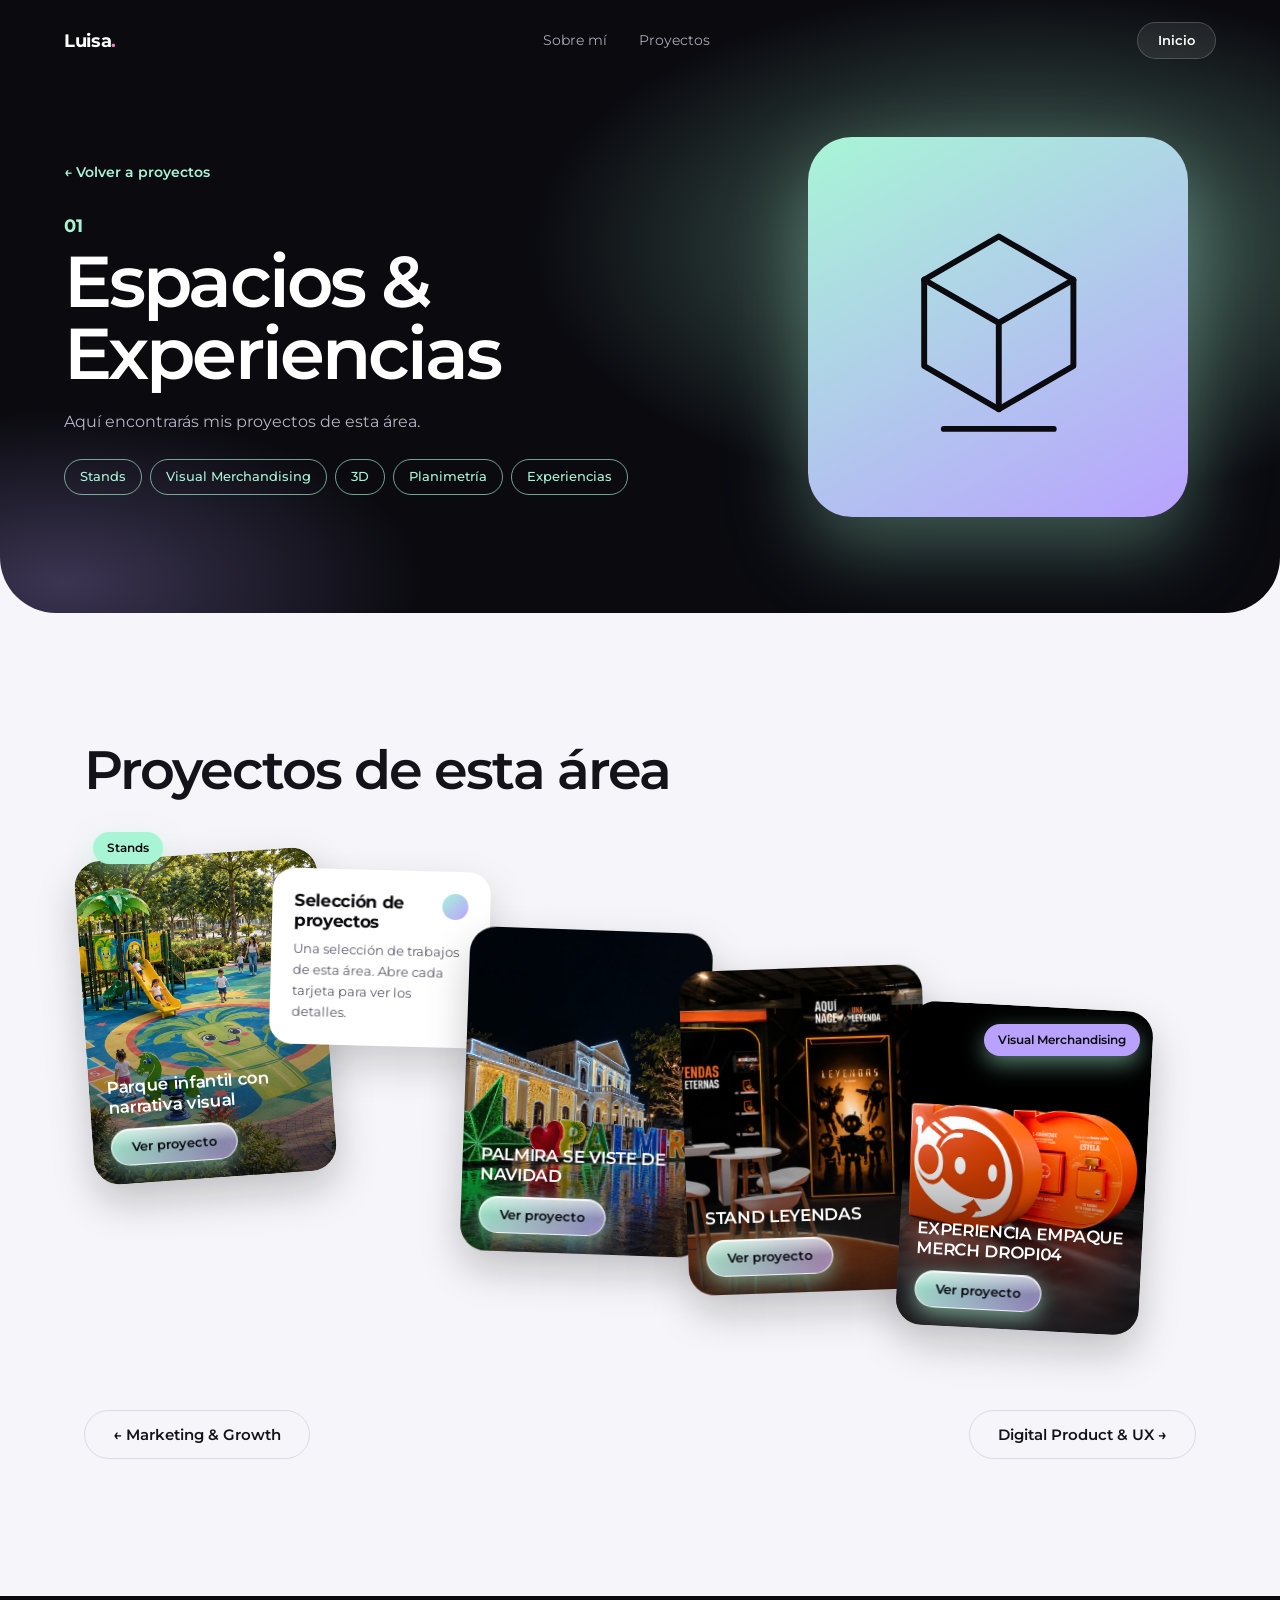
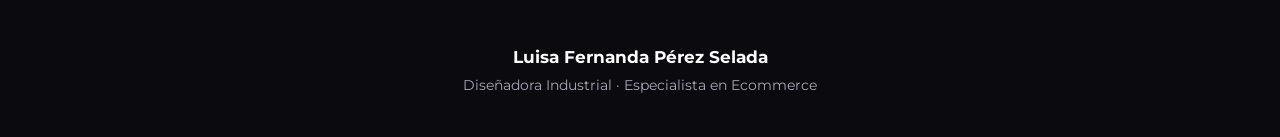
==== commit 1b8eac03: "Add files via upload" ====
--- a/proyectos/espacios-experiencias.html
+++ b/proyectos/espacios-experiencias.html
@@ -39,7 +39,7 @@
       <div class="cascade">
         <article class="pcard" style="--i:0;--r:-4deg">
           <!-- IMAGEN: pon data-img="../assets/proyectos/tu-imagen.jpg" para mostrar tu imagen -->
-          <div class="pimg" data-img="../assets/STANDS/ParqueBosqueMunicipal.JPEG"><svg class="ico ico-space" viewBox="0 0 120 120" fill="none" stroke="currentColor" stroke-width="3" stroke-linejoin="round" stroke-linecap="round" aria-hidden="true"><g class="cube"><path d="M60 14l38 22v44L60 102 22 80V36z"/><path d="M22 36l38 22 38-22M60 58v44"/></g><path class="floor" d="M32 112h56"/></svg></div>
+          <div class="pimg" data-img="../assets/STANDS/ParqueBosqueMunicipal.jpeg"><svg class="ico ico-space" viewBox="0 0 120 120" fill="none" stroke="currentColor" stroke-width="3" stroke-linejoin="round" stroke-linecap="round" aria-hidden="true"><g class="cube"><path d="M60 14l38 22v44L60 102 22 80V36z"/><path d="M22 36l38 22 38-22M60 58v44"/></g><path class="floor" d="M32 112h56"/></svg></div>
           <div class="pcap">
             <h3>Parque infantil con narrativa visual </h3>
             <button class="pill glass small" type="button" data-open>Ver proyecto</button>
@@ -65,7 +65,7 @@
         </aside>
         <article class="pcard" style="--i:2;--r:2deg">
           <!-- IMAGEN: pon data-img="../assets/proyectos/tu-imagen.jpg" para mostrar tu imagen -->
-          <div class="pimg" data-img="../assets/STANDS/PALMIRANAV.JPEG"><svg class="ico ico-space" viewBox="0 0 120 120" fill="none" stroke="currentColor" stroke-width="3" stroke-linejoin="round" stroke-linecap="round" aria-hidden="true"><g class="cube"><path d="M60 14l38 22v44L60 102 22 80V36z"/><path d="M22 36l38 22 38-22M60 58v44"/></g><path class="floor" d="M32 112h56"/></svg></div>
+          <div class="pimg" data-img="../assets/STANDS/PALMIRANAV.jpeg"><svg class="ico ico-space" viewBox="0 0 120 120" fill="none" stroke="currentColor" stroke-width="3" stroke-linejoin="round" stroke-linecap="round" aria-hidden="true"><g class="cube"><path d="M60 14l38 22v44L60 102 22 80V36z"/><path d="M22 36l38 22 38-22M60 58v44"/></g><path class="floor" d="M32 112h56"/></svg></div>
           <div class="pcap">
             <h3>PALMIRA SE VISTE DE NAVIDAD</h3>
             <button class="pill glass small" type="button" data-open>Ver proyecto</button>
@@ -85,7 +85,7 @@
         </article>
         <article class="pcard" style="--i:3;--r:-2deg">
           <!-- IMAGEN: pon data-img="../assets/proyectos/tu-imagen.jpg" para mostrar tu imagen -->
-          <div class="pimg" data-img="../assets/STANDS/BASELEY.JPEG"><svg class="ico ico-space" viewBox="0 0 120 120" fill="none" stroke="currentColor" stroke-width="3" stroke-linejoin="round" stroke-linecap="round" aria-hidden="true"><g class="cube"><path d="M60 14l38 22v44L60 102 22 80V36z"/><path d="M22 36l38 22 38-22M60 58v44"/></g><path class="floor" d="M32 112h56"/></svg></div>
+          <div class="pimg" data-img="../assets/STANDS/BASELEY.jpeg"><svg class="ico ico-space" viewBox="0 0 120 120" fill="none" stroke="currentColor" stroke-width="3" stroke-linejoin="round" stroke-linecap="round" aria-hidden="true"><g class="cube"><path d="M60 14l38 22v44L60 102 22 80V36z"/><path d="M22 36l38 22 38-22M60 58v44"/></g><path class="floor" d="M32 112h56"/></svg></div>
           <div class="pcap">
             <h3>STAND LEYENDAS</h3>
             <button class="pill glass small" type="button" data-open>Ver proyecto</button>
@@ -103,7 +103,7 @@
         </article>
         <article class="pcard" style="--i:4;--r:3deg">
           <!-- IMAGEN: pon data-img="../assets/proyectos/tu-imagen.jpg" para mostrar tu imagen -->
-          <div class="pimg" data-img="../assets/STANDS/EMPAQUEDROPI.PNG"><svg class="ico ico-space" viewBox="0 0 120 120" fill="none" stroke="currentColor" stroke-width="3" stroke-linejoin="round" stroke-linecap="round" aria-hidden="true"><g class="cube"><path d="M60 14l38 22v44L60 102 22 80V36z"/><path d="M22 36l38 22 38-22M60 58v44"/></g><path class="floor" d="M32 112h56"/></svg></div>
+          <div class="pimg" data-img="../assets/STANDS/EMPAQUEDROPI.png"><svg class="ico ico-space" viewBox="0 0 120 120" fill="none" stroke="currentColor" stroke-width="3" stroke-linejoin="round" stroke-linecap="round" aria-hidden="true"><g class="cube"><path d="M60 14l38 22v44L60 102 22 80V36z"/><path d="M22 36l38 22 38-22M60 58v44"/></g><path class="floor" d="M32 112h56"/></svg></div>
           <div class="pcap">
             <h3>EXPERIENCIA EMPAQUE MERCH DROPI04</h3>
             <button class="pill glass small" type="button" data-open>Ver proyecto</button>
